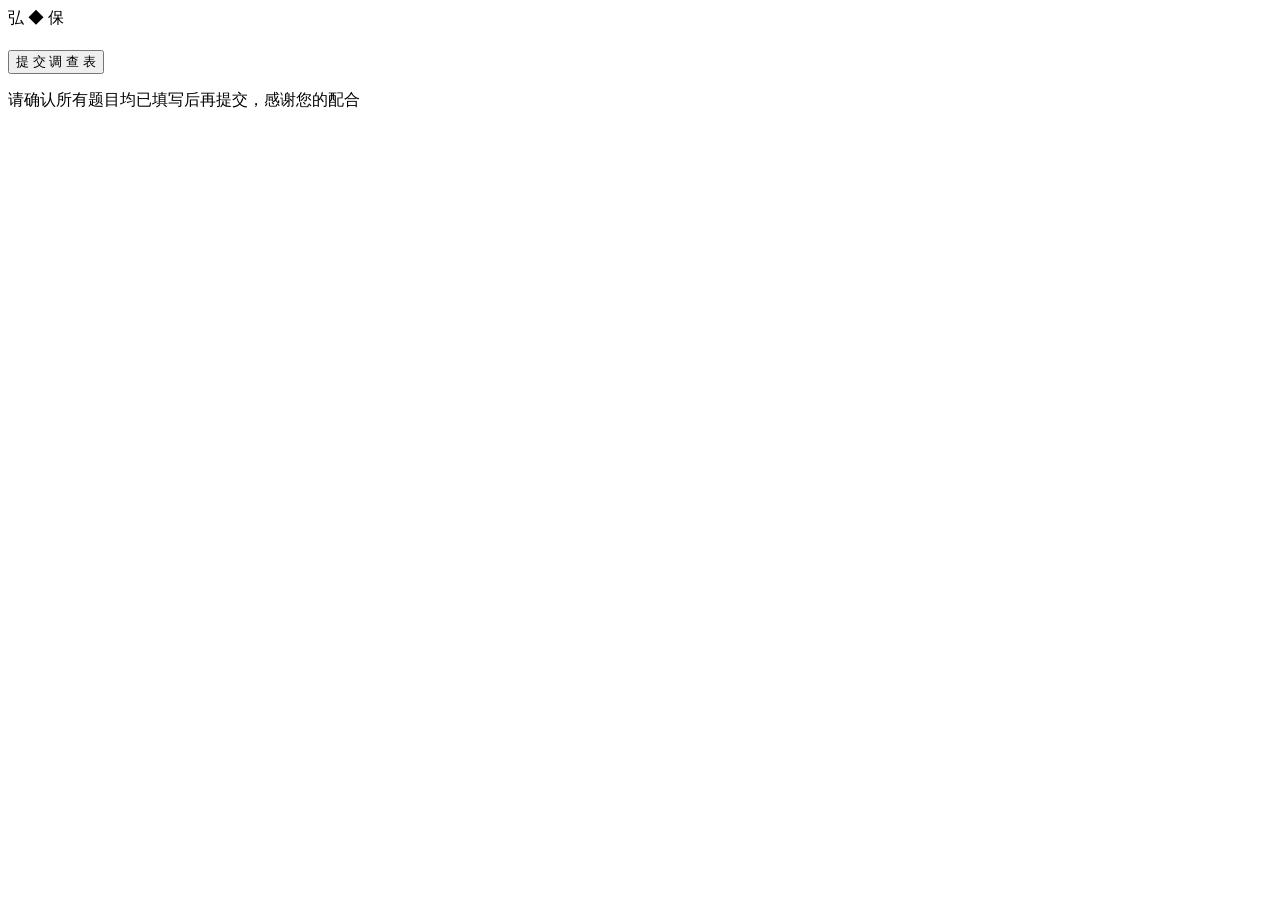
==== hip-survey/index.html @ 3ce36d76 "Add files via upload" ====
<!doctype html>
<html lang="zh-CN">
<head>
<meta charset="utf-8">
<meta name="viewport" content="width=device-width,initial-scale=1,viewport-fit=cover">
<meta name="theme-color" content="#7a5a2e">
<meta name="description" content="股骨头坏死患者症状与功能调查表在线填写">
<title>股骨头坏死患者症状与功能调查表</title>
<link rel="stylesheet" href="/style.css">
</head>
<body>
<main class="page">
  <div class="frame">
    <header class="masthead">
      <div class="brand-line">
        <span class="seal">弘</span><span id="hospital"></span>
        <span class="dot">◆</span>
        <span class="seal green">保</span><span id="center"></span>
      </div>
    </header>

    <div class="title-block">
      <h1 id="title"></h1>
      <p class="subtitle" id="subtitle"></p>
    </div>

    <form id="surveyForm" novalidate>
      <div id="questions"></div>
      <div class="submit-wrap">
        <button type="submit" id="submitBtn">提 交 调 查 表</button>
        <p class="tip">请确认所有题目均已填写后再提交，感谢您的配合</p>
      </div>
    </form>

    <footer class="footer" id="footer"></footer>
  </div>
</main>

<div class="overlay" id="infoOverlay" hidden>
  <div class="dialog info-dialog">
    <h2 style="margin-top:0;color:var(--brown-dark)">请留下联系信息</h2>
    <p style="margin-top:0">便于我们回访与核对，信息将与问卷编号绑定存档</p>
    <form id="infoForm" novalidate>
      <div class="info-field">
        <label for="patientName">姓名</label>
        <input type="text" id="patientName" maxlength="64" placeholder="请输入姓名" autocomplete="name" required>
      </div>
      <div class="info-field">
        <label for="patientPhone">电话</label>
        <input type="tel" id="patientPhone" inputmode="numeric" maxlength="11" placeholder="请输入 11 位手机号" autocomplete="tel" required>
      </div>
      <p id="infoErr" class="info-err"></p>
      <div class="info-actions">
        <button type="button" class="ghost" id="infoCancel">返回修改</button>
        <button type="submit" id="infoConfirm">确认提交</button>
      </div>
    </form>
  </div>
</div>

<div class="overlay" id="overlay" hidden>
  <div class="dialog">
    <div class="ok-icon">✓</div>
    <h2>提交成功</h2>
    <p>感谢您配合完成本次调查！<br>您的问卷编号为 <b id="surveyNo"></b>，信息已存档。</p>
    <button id="againBtn">再填一份</button>
  </div>
</div>

<script>window.API_BASE = 'https://hip-surey-proxy-ntfhkbccoh.cn-hangzhou.fcapp.run';</script>
<script src="/config.js"></script>
<script src="/app.js"></script>
</body>
</html>
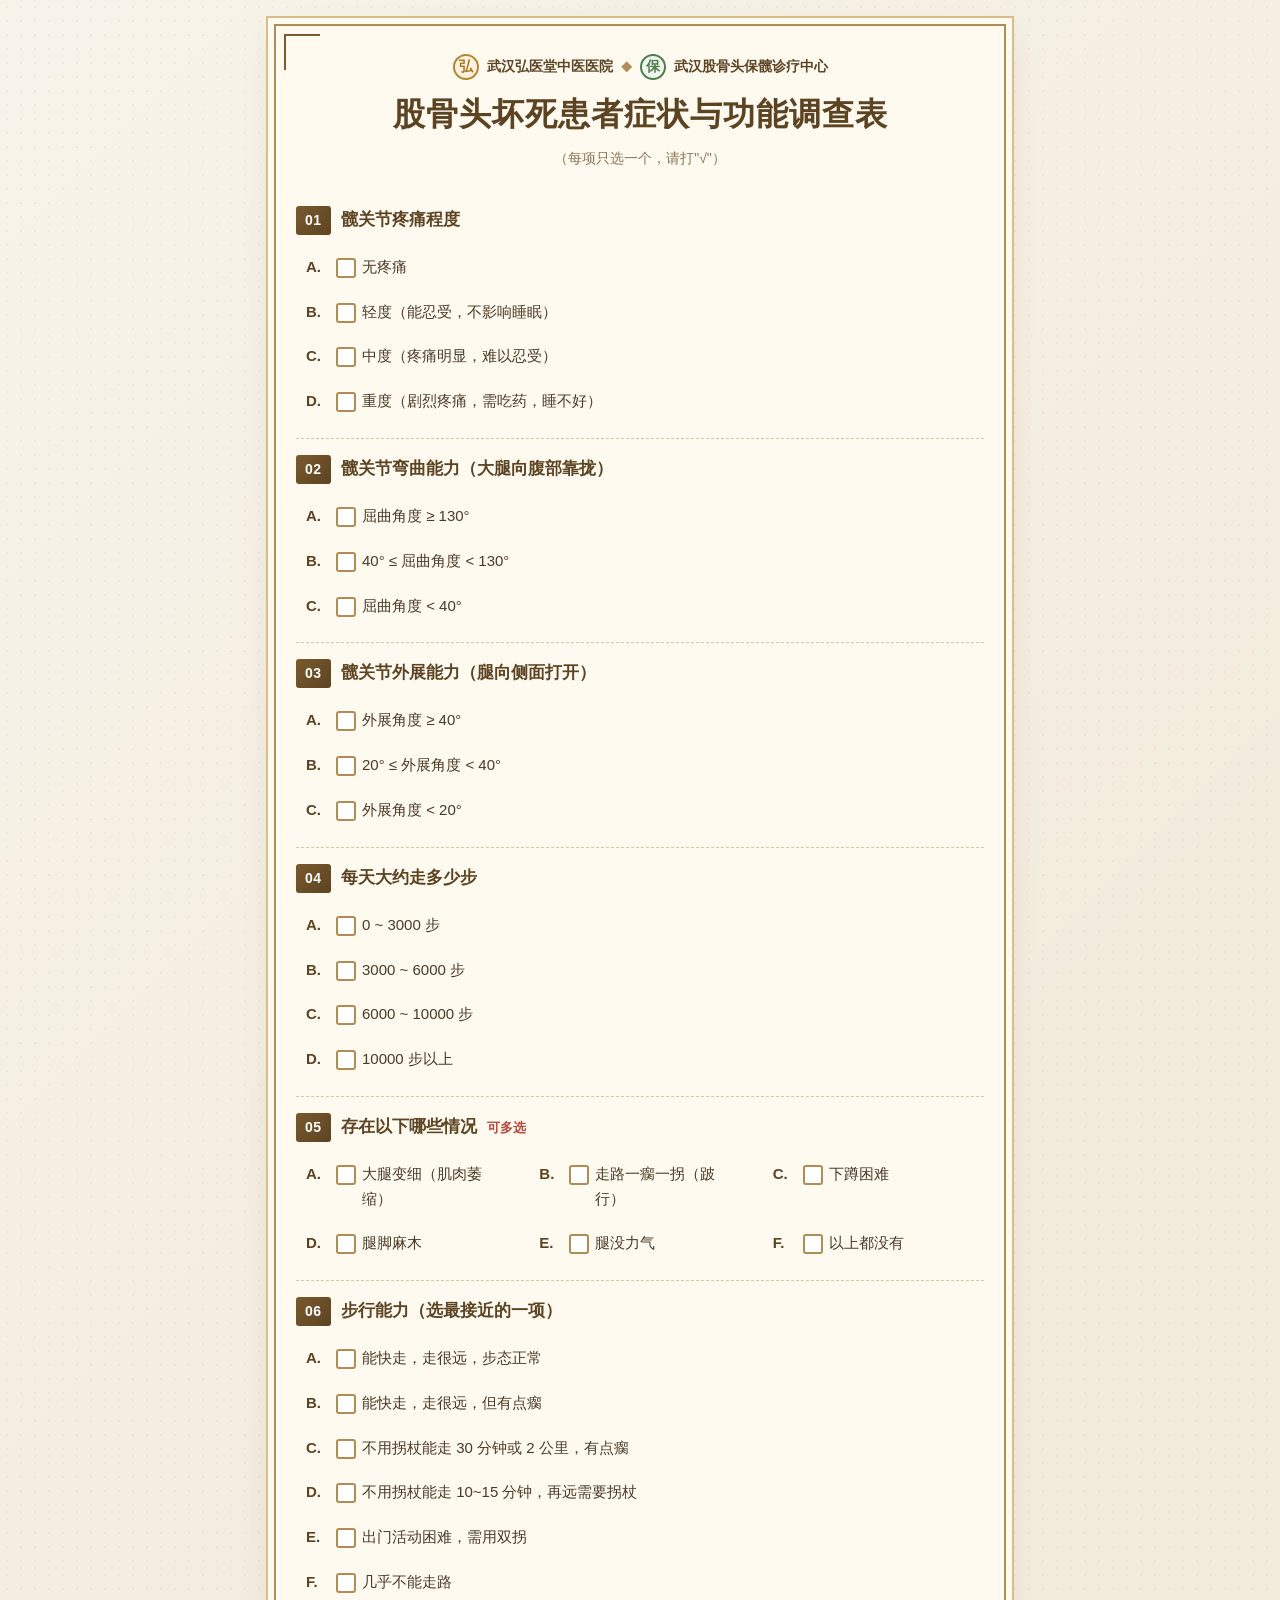
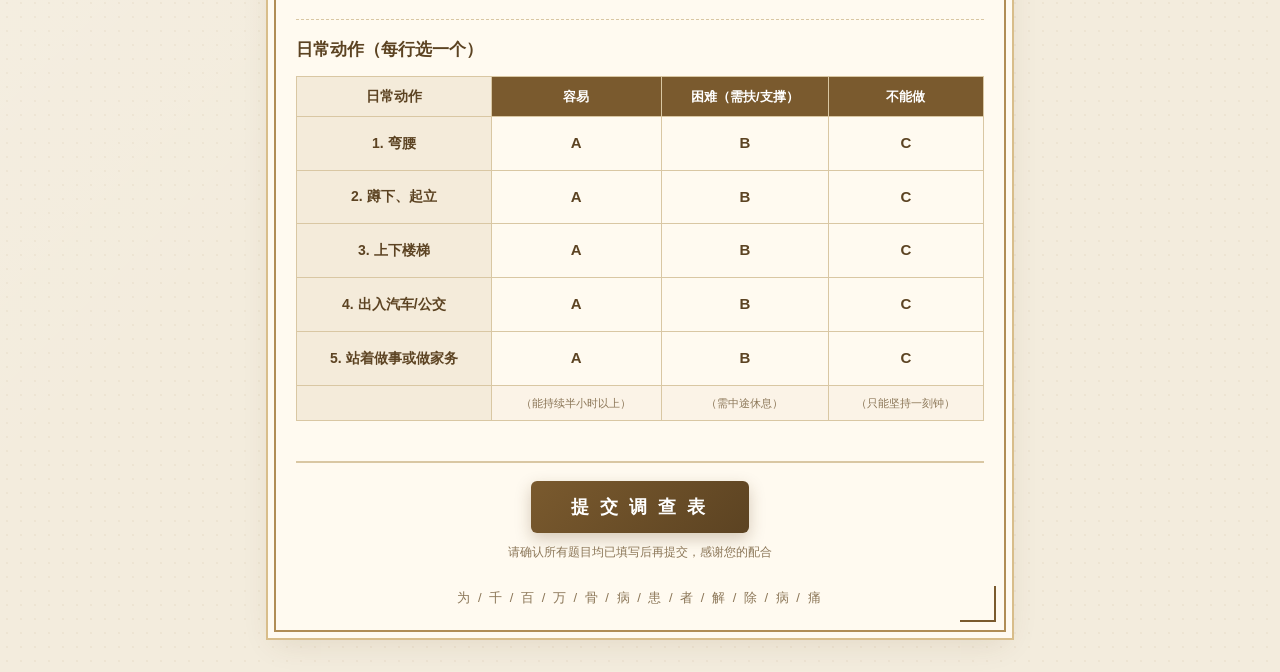
==== commit 837d1eaa: "Add files via upload" ====
--- a/hip-survey/index.html
+++ b/hip-survey/index.html
@@ -6,7 +6,7 @@
 <meta name="theme-color" content="#7a5a2e">
 <meta name="description" content="股骨头坏死患者症状与功能调查表在线填写">
 <title>股骨头坏死患者症状与功能调查表</title>
-<link rel="stylesheet" href="/style.css">
+<link rel="stylesheet" href="style.css">
 </head>
 <body>
 <main class="page">
@@ -68,7 +68,7 @@
 </div>
 
 <script>window.API_BASE = 'https://hip-surey-proxy-ntfhkbccoh.cn-hangzhou.fcapp.run';</script>
-<script src="/config.js"></script>
-<script src="/app.js"></script>
+<script src="config.js"></script>
+<script src="app.js"></script>
 </body>
 </html>
--- a/hip-survey/style.css
+++ b/hip-survey/style.css
@@ -0,0 +1,195 @@
+:root{
+  --paper:#fffaf0;
+  --bg:#f3ecdd;
+  --ink:#4a3a26;
+  --brown:#7a5a2e;
+  --brown-dark:#5c4322;
+  --gold:#b08d55;
+  --gold-light:#d8bd8a;
+  --line:#d9c7a3;
+  --muted:#8b7657;
+  --danger:#b34a3a;
+}
+*{box-sizing:border-box}
+html,body{margin:0;padding:0}
+body{
+  font-family:"PingFang SC","Microsoft YaHei","Noto Sans SC",-apple-system,BlinkMacSystemFont,sans-serif;
+  color:var(--ink);
+  background-color:var(--bg);
+  background-image:
+    radial-gradient(rgba(160,130,80,.07) 1px, transparent 1px),
+    linear-gradient(135deg, rgba(255,255,255,.4), rgba(255,255,255,0) 60%);
+  background-size:14px 14px, 100% 100%;
+  -webkit-font-smoothing:antialiased;
+  line-height:1.65;
+}
+.page{max-width:760px;margin:0 auto;padding:24px 14px 40px}
+.frame{
+  position:relative;
+  background:var(--paper);
+  border:2px solid var(--gold);
+  box-shadow:0 0 0 6px var(--paper), 0 0 0 8px var(--gold-light), 0 10px 30px rgba(90,60,20,.12);
+  padding:28px 20px 22px;
+}
+.frame::before,.frame::after{
+  content:"";position:absolute;width:34px;height:34px;border:2px solid var(--brown);pointer-events:none
+}
+.frame::before{top:8px;left:8px;border-right:0;border-bottom:0}
+.frame::after{bottom:8px;right:8px;border-left:0;border-top:0}
+.masthead{text-align:center;margin-bottom:12px}
+.brand-line{
+  display:flex;flex-wrap:wrap;align-items:center;justify-content:center;gap:8px;
+  font-size:14px;color:var(--brown-dark);font-weight:600
+}
+.seal{
+  display:inline-flex;align-items:center;justify-content:center;width:26px;height:26px;
+  border-radius:50%;border:2px solid #b6862f;color:#a8741e;font-size:14px;font-weight:700;
+  background:#fbf3df
+}
+.seal.green{border-color:#4f7d4a;color:#4f7d4a;background:#f0f6ef}
+.dot{color:var(--gold);font-size:11px}
+.title-block{text-align:center;margin:12px 0 20px}
+h1{
+  font-size:clamp(22px,5.2vw,32px);line-height:1.4;margin:0;color:var(--brown-dark);
+  letter-spacing:1px;font-weight:800
+}
+.subtitle{margin:10px 0 0;color:var(--muted);font-size:14px}
+
+.qsection{padding:16px 0;border-top:1px dashed var(--line)}
+.qsection:first-child{border-top:0}
+.qhead{display:flex;align-items:baseline;gap:10px;margin-bottom:12px;flex-wrap:wrap}
+.qno{
+  background:linear-gradient(135deg,var(--brown),var(--brown-dark));color:#fff;
+  font-size:14px;font-weight:700;padding:3px 9px;border-radius:3px;letter-spacing:.5px
+}
+.qtitle{font-size:17px;font-weight:700;color:var(--brown-dark)}
+.qnote{color:#b34a3a;font-size:13px;font-weight:600}
+.options{display:flex;flex-direction:column;gap:4px}
+.options.multi{display:grid;grid-template-columns:repeat(auto-fit,minmax(230px,1fr));gap:6px 14px}
+.option{
+  display:flex;align-items:flex-start;gap:10px;padding:8px 10px;border-radius:6px;
+  cursor:pointer;transition:background .15s;min-height:40px
+}
+.option:hover{background:rgba(176,141,85,.1)}
+.option input,.cell input{position:absolute;opacity:0;width:1px;height:1px}
+.box{
+  flex:0 0 auto;width:20px;height:20px;border:2px solid var(--gold);border-radius:3px;
+  background:#fff;position:relative;margin-top:3px;transition:all .15s
+}
+.option input:checked ~ .box,.cell input:checked ~ .box{background:var(--brown);border-color:var(--brown)}
+.option input:checked ~ .box::after,.cell input:checked ~ .box::after{
+  content:"";position:absolute;left:5px;top:1px;width:6px;height:11px;
+  border:solid #fff;border-width:0 2px 2px 0;transform:rotate(45deg)
+}
+.option input:focus-visible ~ .box,.cell input:focus-visible ~ .box{
+  outline:3px solid rgba(176,141,85,.5);outline-offset:2px
+}
+.olabel{font-size:15px}
+.opt-letter{
+  flex:0 0 24px;font-weight:700;color:var(--brown-dark);font-size:15px;line-height:24px
+}
+.options.multi{grid-template-columns:repeat(auto-fit,minmax(215px,1fr));gap:4px 12px}
+.option{gap:6px}
+
+.matrix-scroll{overflow-x:auto;-webkit-overflow-scrolling:touch}
+.matrix{width:100%;border-collapse:collapse;min-width:500px}
+.matrix th,.matrix td{border:1px solid var(--line);padding:8px 6px;text-align:center}
+.matrix .rowhead{
+  background:rgba(176,141,85,.14);color:var(--brown-dark);font-size:14px;font-weight:600;
+  min-width:112px
+}
+.matrix .colhead{background:var(--brown);color:#fff;font-size:13px;font-weight:600}
+.matrix tfoot td{font-size:11px;color:var(--muted);background:rgba(176,141,85,.06)}
+.cell{display:inline-flex;align-items:center;justify-content:center;cursor:pointer;padding:5px 12px;border-radius:4px}
+.cell-letter{
+  font-weight:700;font-size:15px;color:var(--brown-dark);text-align:center;
+  min-width:18px;padding:1px 6px;border-radius:4px
+}
+.cell:hover{background:rgba(176,141,85,.12)}
+.cell input:checked + .cell-letter{color:#fff;background:var(--brown)}
+.cell input:focus-visible + .cell-letter{outline:2px solid var(--gold);outline-offset:2px}
+
+.qerror{display:none;color:var(--danger);font-size:13px;margin-top:8px}
+.qsection.invalid{background:rgba(179,74,58,.05);border-radius:6px}
+.qsection.invalid .qerror{display:block}
+
+.submit-wrap{text-align:center;margin-top:24px;padding-top:18px;border-top:2px solid var(--line)}
+#submitBtn{
+  background:linear-gradient(135deg,var(--brown),var(--brown-dark));color:#fff;border:0;
+  border-radius:6px;padding:14px 40px;font-size:18px;font-weight:700;letter-spacing:3px;
+  cursor:pointer;box-shadow:0 6px 16px rgba(90,60,20,.25)
+}
+#submitBtn:hover{filter:brightness(1.08)}
+#submitBtn:disabled{opacity:.6;cursor:not-allowed}
+.tip{color:var(--muted);font-size:12px;margin-top:10px}
+.footer{text-align:center;margin-top:24px;color:var(--muted);font-size:13px;letter-spacing:2px}
+
+.overlay{
+  position:fixed;inset:0;background:rgba(40,28,14,.55);display:flex;align-items:center;
+  justify-content:center;padding:20px;z-index:50
+}
+.overlay[hidden]{display:none}
+.dialog{
+  background:var(--paper);border:2px solid var(--gold);border-radius:10px;padding:32px 28px;
+  text-align:center;max-width:360px;width:100%;box-shadow:0 20px 50px rgba(0,0,0,.3)
+}
+.ok-icon{
+  width:56px;height:56px;border-radius:50%;background:var(--brown);color:#fff;
+  font-size:30px;line-height:56px;margin:0 auto 14px
+}
+.dialog h2{margin:0 0 8px;color:var(--brown-dark)}
+.dialog p{color:var(--muted);margin:0 0 20px}
+.dialog button{
+  background:var(--brown);color:#fff;border:0;border-radius:5px;padding:10px 28px;
+  font-size:15px;cursor:pointer
+}
+.info-dialog{max-width:420px;text-align:left}
+.info-dialog h2,.info-dialog p{text-align:center}
+.info-field{margin-bottom:12px}
+.info-field label{display:block;font-size:13px;color:var(--brown-dark);font-weight:600;margin-bottom:5px}
+.info-field input{
+  width:100%;padding:10px 12px;border:1px solid var(--line);border-radius:5px;
+  font-size:15px;background:#fff;color:var(--ink)
+}
+.info-field input:focus{outline:2px solid var(--gold);outline-offset:1px}
+.info-err{color:var(--danger);font-size:13px;min-height:18px;margin:0 0 8px}
+.info-actions{display:flex;gap:10px}
+.info-actions button{flex:1}
+.info-actions button.ghost{background:#fff;color:var(--brown);border:1px solid var(--gold)}
+.dialog b{color:var(--brown-dark);font-size:17px}
+
+/* ---------- 手机端适配 ---------- */
+@media (max-width:600px){
+  .page{padding:10px 8px 24px}
+  .frame{padding:18px 12px 16px;box-shadow:0 0 0 4px var(--paper),0 0 0 6px var(--gold-light),0 6px 18px rgba(90,60,20,.12)}
+  .frame::before,.frame::after{width:20px;height:20px;top:5px;left:5px}
+  .frame::after{top:auto;bottom:5px;left:auto;right:5px}
+  .brand-line{font-size:12px;gap:5px;line-height:1.5}
+  .seal{width:21px;height:21px;font-size:12px}
+  .title-block{margin:8px 0 14px}
+  h1{font-size:21px;letter-spacing:0}
+  .subtitle{font-size:12px}
+  .qsection{padding:12px 0}
+  .qhead{gap:7px;margin-bottom:9px}
+  .qno{font-size:12px;padding:2px 7px}
+  .qtitle{font-size:15px}
+  .qnote{font-size:12px}
+  .option{padding:7px 4px;gap:5px;min-height:38px}
+  .opt-letter{flex:0 0 20px;font-size:14px;line-height:22px}
+  .box{width:22px;height:22px;margin-top:1px}
+  .olabel{font-size:14px}
+  .options.multi{grid-template-columns:1fr;gap:2px 0}
+  .matrix{min-width:420px}
+  .matrix th,.matrix td{padding:6px 3px;font-size:12px}
+  .matrix .rowhead{min-width:80px;font-size:12px}
+  .matrix .colhead{font-size:11px}
+  .matrix tfoot td{font-size:10px}
+  .cell{padding:5px 8px}
+  .submit-wrap{margin-top:18px;padding-top:14px}
+  #submitBtn{width:100%;padding:13px 16px;font-size:17px;letter-spacing:2px}
+  .tip{font-size:11px}
+  .footer{font-size:11px;letter-spacing:1px}
+  .dialog{padding:22px 18px}
+  .info-dialog h2{font-size:18px}
+  .info-actions button{padding:10px 8px;font-size:14px}
+}
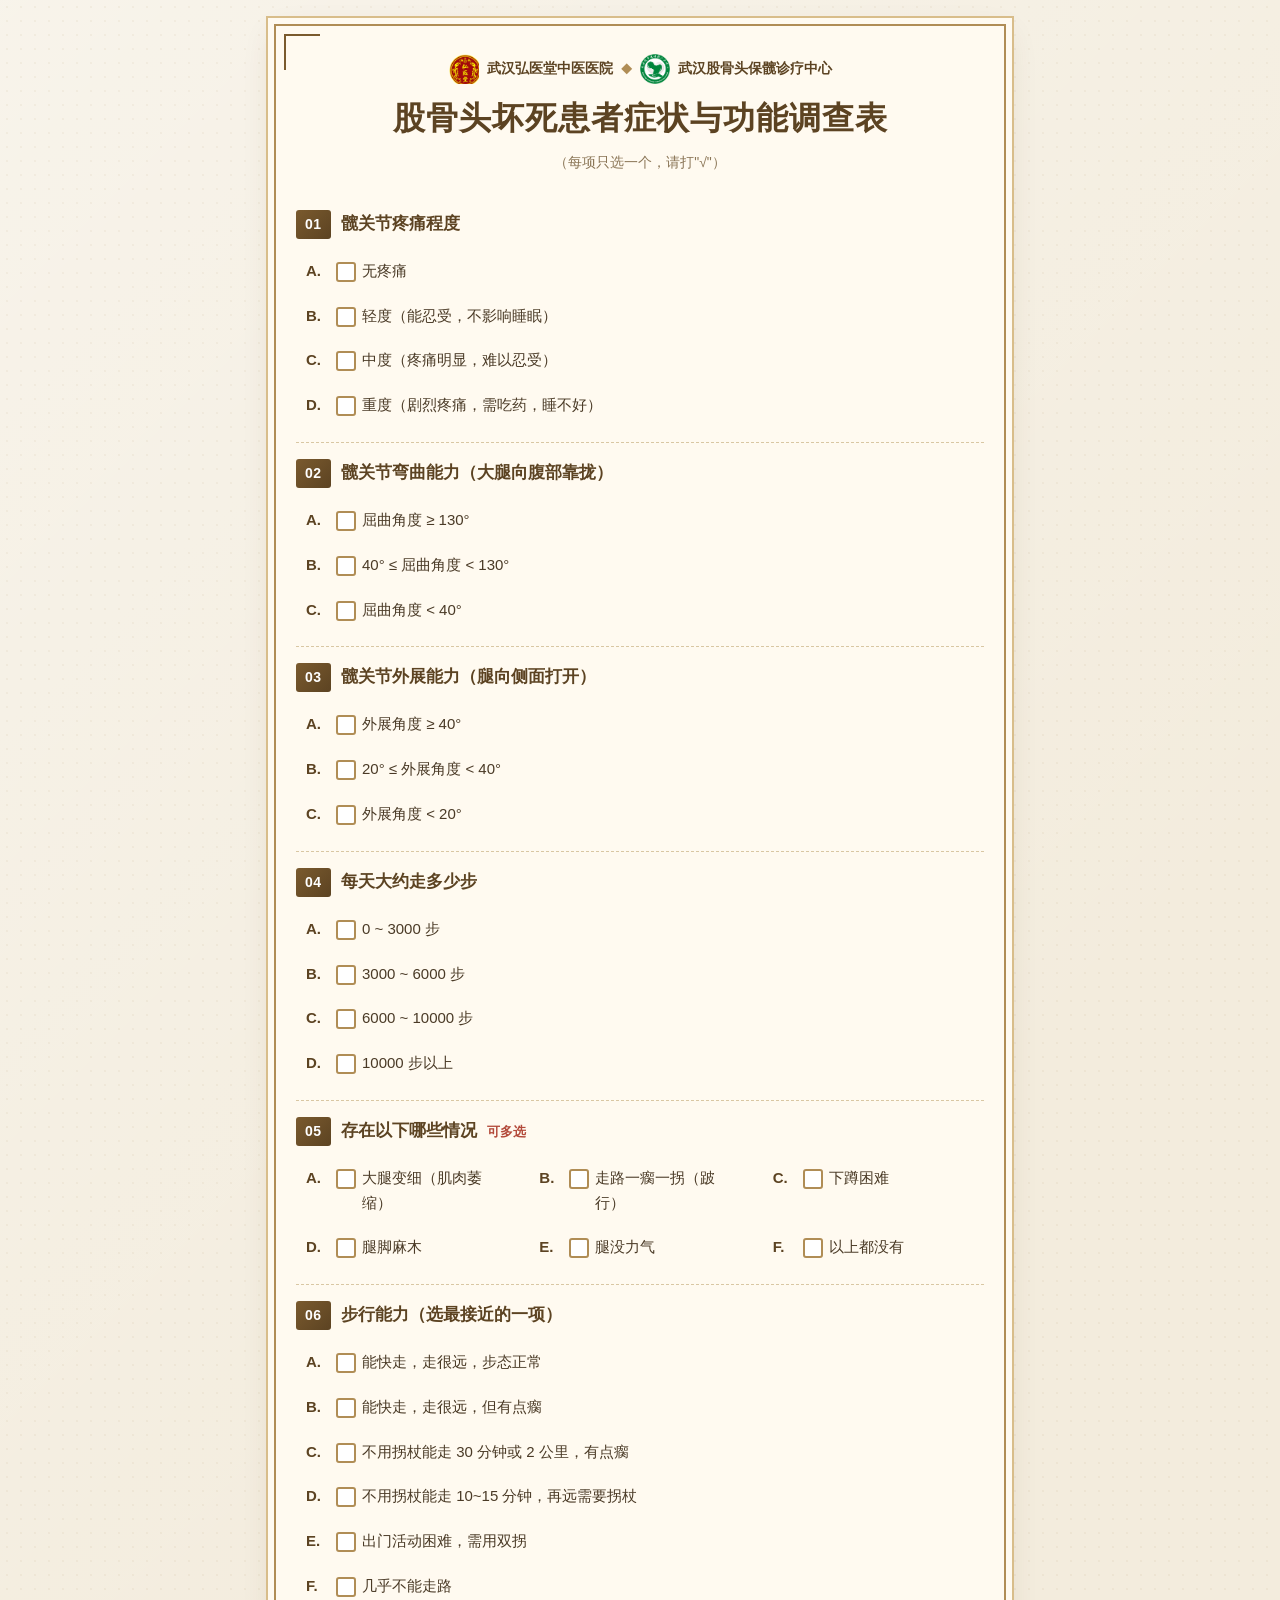
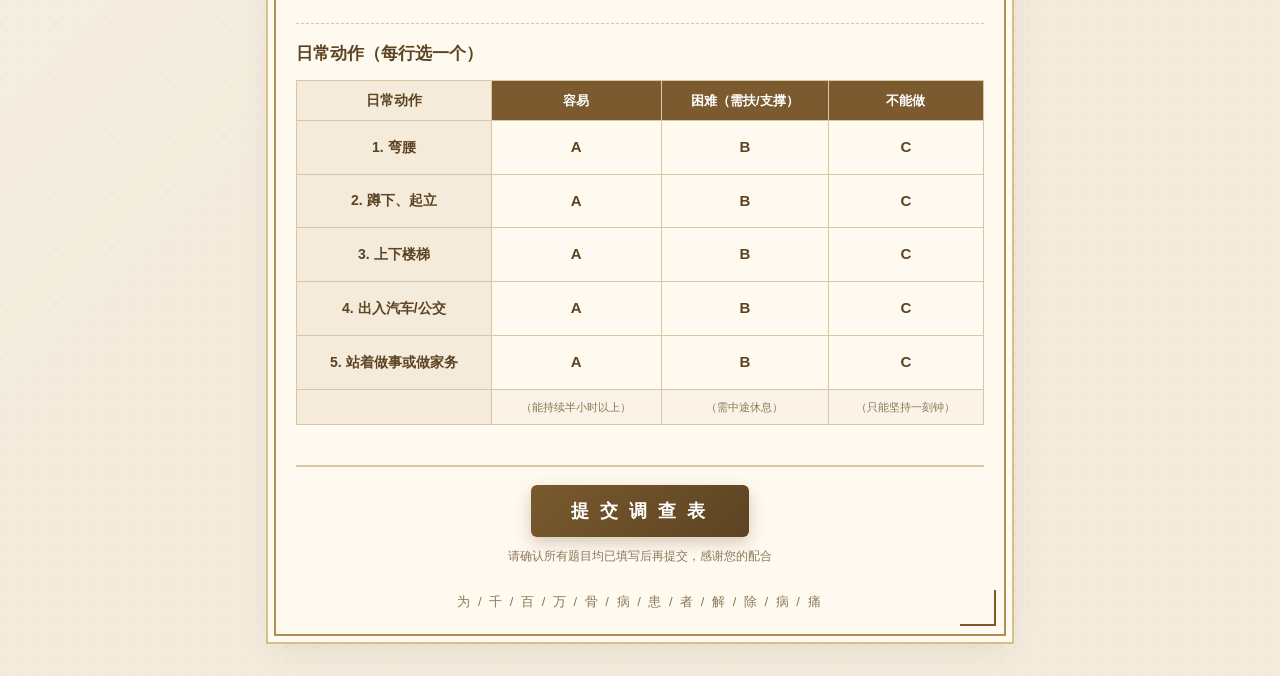
==== commit d0ea1ca9: "Add files via upload" ====
--- a/hip-survey/index.html
+++ b/hip-survey/index.html
@@ -13,9 +13,9 @@
   <div class="frame">
     <header class="masthead">
       <div class="brand-line">
-        <span class="seal">弘</span><span id="hospital"></span>
+        <img class="seal-img" src="logo-hongyitang.png" alt="武汉弘医堂中医医院"><span id="hospital"></span>
         <span class="dot">◆</span>
-        <span class="seal green">保</span><span id="center"></span>
+        <img class="seal-img" src="logo-baokuan.png" alt="武汉股骨头保髋诊疗中心"><span id="center"></span>
       </div>
     </header>
 
@@ -38,16 +38,12 @@
 
 <div class="overlay" id="infoOverlay" hidden>
   <div class="dialog info-dialog">
-    <h2 style="margin-top:0;color:var(--brown-dark)">请留下联系信息</h2>
-    <p style="margin-top:0">便于我们回访与核对，信息将与问卷编号绑定存档</p>
+    <h2 style="margin-top:0;color:var(--brown-dark)">请留下您的姓名</h2>
+    <p style="margin-top:0">便于我们核对，姓名将与问卷编号绑定存档</p>
     <form id="infoForm" novalidate>
       <div class="info-field">
         <label for="patientName">姓名</label>
         <input type="text" id="patientName" maxlength="64" placeholder="请输入姓名" autocomplete="name" required>
-      </div>
-      <div class="info-field">
-        <label for="patientPhone">电话</label>
-        <input type="tel" id="patientPhone" inputmode="numeric" maxlength="11" placeholder="请输入 11 位手机号" autocomplete="tel" required>
       </div>
       <p id="infoErr" class="info-err"></p>
       <div class="info-actions">
--- a/hip-survey/style.css
+++ b/hip-survey/style.css
@@ -47,6 +47,9 @@
   background:#fbf3df
 }
 .seal.green{border-color:#4f7d4a;color:#4f7d4a;background:#f0f6ef}
+.seal-img{
+  width:30px;height:30px;object-fit:contain;vertical-align:middle;flex:0 0 auto
+}
 .dot{color:var(--gold);font-size:11px}
 .title-block{text-align:center;margin:12px 0 20px}
 h1{
@@ -166,6 +169,7 @@
   .frame::after{top:auto;bottom:5px;left:auto;right:5px}
   .brand-line{font-size:12px;gap:5px;line-height:1.5}
   .seal{width:21px;height:21px;font-size:12px}
+  .seal-img{width:24px;height:24px}
   .title-block{margin:8px 0 14px}
   h1{font-size:21px;letter-spacing:0}
   .subtitle{font-size:12px}
